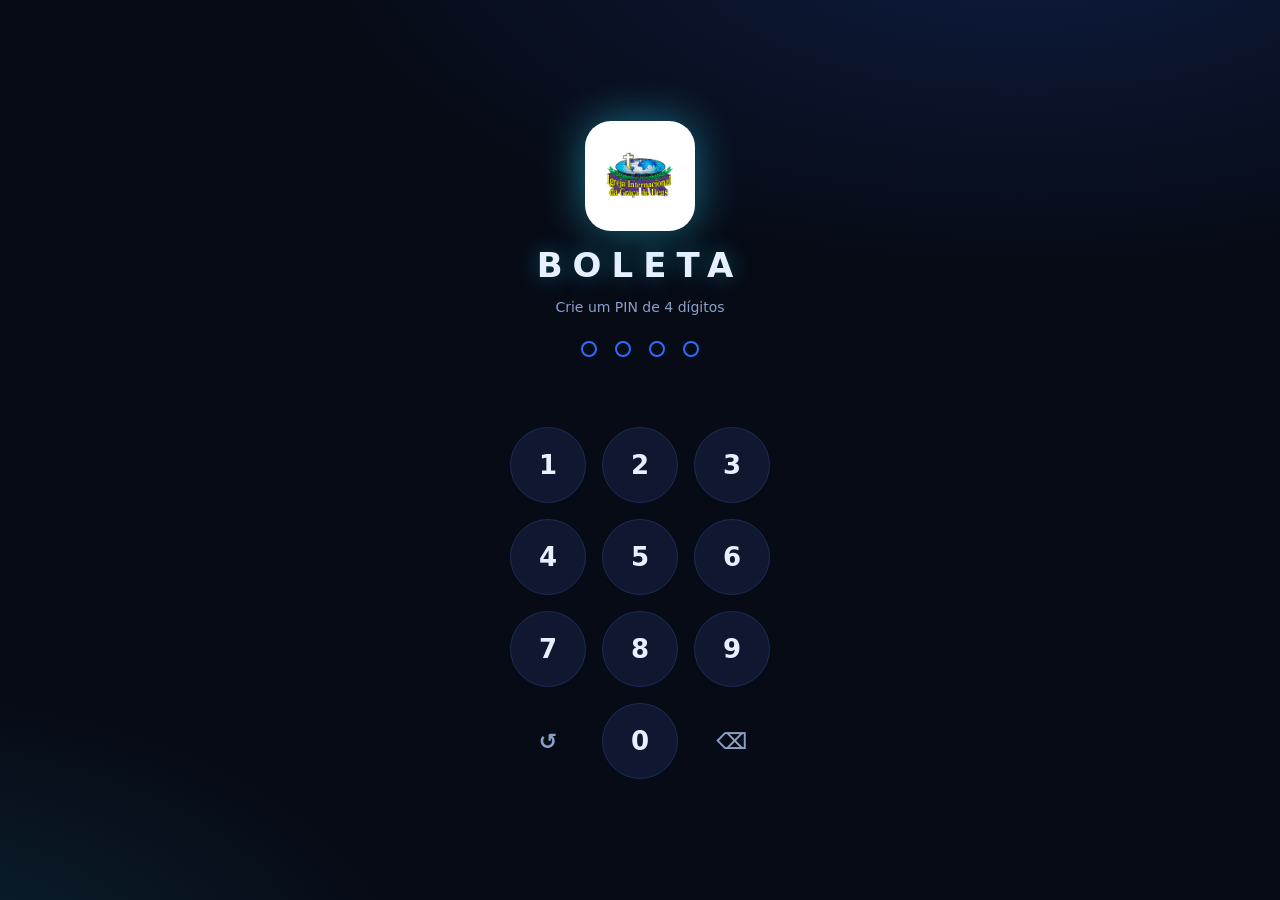
==== index.html @ 89ee5445 "Icone do app com nome novo (icon-192-2/512-2) para furar cache do navegador e do launcher Co-Authore" ====
<!DOCTYPE html>
<html lang="pt-BR">
<head>
  <meta charset="UTF-8" />
  <meta name="viewport" content="width=device-width, initial-scale=1.0, viewport-fit=cover" />
  <meta name="theme-color" content="#070b16" />
  <title>Boleta · Controle Financeiro</title>
  <link rel="manifest" href="manifest.webmanifest" />
  <link rel="icon" href="icons/icon-192-2.png" type="image/png" />
  <link rel="apple-touch-icon" href="icons/icon-192-2.png" />
  <link rel="stylesheet" href="css/styles.css" />
</head>
<body>
  <!-- ====================== TELA DE BLOQUEIO (PIN) ====================== -->
  <section id="lock-screen" class="lock">
    <div class="lock__brand">
      <img class="lock__logo" src="icons/company.png" alt="Logo da empresa" />
      <h1 class="lock__title">BOLETA</h1>
      <p class="lock__sub" id="lock-sub">Digite seu PIN de 4 dígitos</p>
    </div>

    <div class="pin-dots" id="pin-dots">
      <span></span><span></span><span></span><span></span>
    </div>
    <p class="pin-error" id="pin-error"></p>

    <div class="keypad" id="keypad">
      <button class="key" data-key="1">1</button>
      <button class="key" data-key="2">2</button>
      <button class="key" data-key="3">3</button>
      <button class="key" data-key="4">4</button>
      <button class="key" data-key="5">5</button>
      <button class="key" data-key="6">6</button>
      <button class="key" data-key="7">7</button>
      <button class="key" data-key="8">8</button>
      <button class="key" data-key="9">9</button>
      <button class="key key--ghost" data-key="reset" title="Apagar tudo">↺</button>
      <button class="key" data-key="0">0</button>
      <button class="key key--ghost" data-key="back" title="Apagar">⌫</button>
    </div>
  </section>

  <!-- ====================== APP ====================== -->
  <div id="app" class="app hidden">
    <header class="topbar">
      <div class="topbar__brand">
        <img class="topbar__logo" src="icons/company.png" alt="" />
        <div class="topbar__titles">
          <span class="topbar__name">Boleta</span>
          <span class="topbar__unit" id="topbar-unit"></span>
        </div>
      </div>
      <div class="month-nav">
        <button class="month-nav__btn" id="prev-month" aria-label="Mês anterior">‹</button>
        <button class="month-nav__label" id="month-label">Maio 2026</button>
        <button class="month-nav__btn" id="next-month" aria-label="Próximo mês">›</button>
      </div>
      <button class="icon-btn" id="lock-now" title="Bloquear">🔒</button>
    </header>

    <main class="content">
      <!-- ---------- RESUMO ---------- -->
      <section class="view" id="view-resumo">
        <div class="balance-card" id="balance-card">
          <span class="balance-card__label">Saldo do mês</span>
          <span class="balance-card__value" id="balance-value">R$ 0,00</span>
          <span class="balance-card__hint" id="balance-hint">Entradas − Saídas</span>
        </div>

        <div class="stat-grid">
          <div class="stat stat--in">
            <span class="stat__label">Entradas</span>
            <span class="stat__value" id="stat-entradas">R$ 0,00</span>
          </div>
          <div class="stat stat--out">
            <span class="stat__label">Saídas</span>
            <span class="stat__value" id="stat-saidas">R$ 0,00</span>
          </div>
        </div>

        <h2 class="section-title">Entradas por categoria</h2>
        <div class="breakdown" id="breakdown-entradas"></div>

        <h2 class="section-title">Saídas</h2>
        <div class="breakdown" id="breakdown-saidas"></div>

        <h2 class="section-title">Enviar por WhatsApp</h2>
        <div class="export-actions">
          <button class="btn btn--neon" id="export-week">📲 Resumo da semana</button>
          <button class="btn btn--neon" id="export-month">📲 Resumo do mês</button>
        </div>
      </section>

      <!-- ---------- ENTRADAS ---------- -->
      <section class="view hidden" id="view-entradas">
        <button class="btn btn--neon btn--block wiz-start" id="start-wizard">✨ Lançamento guiado da semana</button>
        <p class="view-intro">Ou edite direto abaixo. Lançamentos semanais (segunda a domingo).</p>
        <div id="weeks-list"></div>
      </section>

      <!-- ---------- DESPESAS ---------- -->
      <section class="view hidden" id="view-despesas">
        <div class="panel">
          <div class="panel__head">
            <h2 class="section-title section-title--flush">Despesas fixas</h2>
            <button class="btn btn--small" id="adjust-year">↗ Reajuste anual</button>
          </div>
          <p class="view-intro">Valores aplicados todo mês. Cada ano guarda seu próprio valor.</p>
          <div id="fixed-list"></div>
          <form class="add-row" id="add-fixed">
            <input class="input" id="fixed-name" placeholder="Nome (ex: Aluguel)" autocomplete="off" />
            <input class="input input--money" id="fixed-amount" inputmode="decimal" placeholder="0,00" />
            <button class="btn btn--neon" type="submit">+</button>
          </form>
        </div>

        <div class="panel">
          <h2 class="section-title section-title--flush">Contas variáveis do mês</h2>
          <p class="view-intro">Entrada manual e mensal (ex: Luz, Água).</p>
          <div id="variable-list"></div>
          <form class="add-row" id="add-variable">
            <input class="input" id="variable-name" placeholder="Nome (ex: Luz)" autocomplete="off" />
            <input class="input input--money" id="variable-amount" inputmode="decimal" placeholder="0,00" />
            <button class="btn btn--neon" type="submit">+</button>
          </form>
        </div>
      </section>

      <!-- ---------- HISTÓRICO ---------- -->
      <section class="view hidden" id="view-historico">
        <p class="view-intro">Comparativo de saldos por mês e por ano.</p>
        <div class="year-tabs" id="year-tabs"></div>
        <div id="year-summary"></div>
        <h2 class="section-title">Meses</h2>
        <div id="history-list"></div>

        <div class="panel" style="margin-top:22px">
          <h2 class="section-title section-title--flush">Backup dos dados</h2>
          <p class="view-intro">Tudo fica só neste aparelho. Exporte um arquivo para guardar
            ou levar para outro dispositivo.</p>
          <div class="data-actions">
            <button class="btn" id="export-json">⬇ Exportar backup (.json)</button>
            <button class="btn" id="import-json">⬆ Restaurar backup</button>
          </div>
          <input type="file" id="import-file" accept="application/json,.json" hidden />
        </div>
      </section>

      <!-- ---------- CONFIGURAÇÕES ---------- -->
      <section class="view hidden" id="view-config">
        <div class="panel">
          <h2 class="section-title section-title--flush">Unidade responsável</h2>
          <div class="setting-row">
            <div>
              <div class="setting-row__name" id="config-unit">—</div>
              <div class="setting-row__sub">Aparece no topo do app e nos resumos</div>
            </div>
            <button class="btn btn--small" id="edit-unit">Editar</button>
          </div>
          <div class="setting-row">
            <div>
              <div class="setting-row__name">Como usar o app</div>
              <div class="setting-row__sub">Rever o tour de boas-vindas</div>
            </div>
            <button class="btn btn--small" id="show-welcome">Ver tour</button>
          </div>
        </div>

        <div class="panel">
          <h2 class="section-title section-title--flush">Segurança</h2>
          <div class="setting-row">
            <div>
              <div class="setting-row__name">PIN de acesso</div>
              <div class="setting-row__sub">Senha numérica de 4 dígitos</div>
            </div>
            <button class="btn btn--small" id="change-pin">Mudar PIN</button>
          </div>
          <div class="setting-row">
            <div>
              <div class="setting-row__name">Bloquear agora</div>
              <div class="setting-row__sub">Volta para a tela do PIN</div>
            </div>
            <button class="btn btn--small" id="lock-from-config">🔒 Bloquear</button>
          </div>
        </div>

        <div class="panel">
          <h2 class="section-title section-title--flush">Sobre</h2>
          <p class="view-intro" style="margin:0">
            <b>Boleta</b> · controle financeiro<br>
            Criado e desenvolvido por <b>Pr. Vinícius Galhardo</b>, com o intuito de ajudar
            os colegas ministeriais na organização pessoal.<br><br>
            Encontrou algum erro ou bug? Fale com o desenvolvedor:<br>
            <a class="about-link" href="https://wa.me/5511932955199?text=Ol%C3%A1!%20Encontrei%20um%20erro%20no%20Boleta%3A%20"
              target="_blank" rel="noopener">📲 WhatsApp (11) 93295-5199</a><br><br>
            Todos os dados ficam só neste aparelho. Faça backups na aba Histórico.
          </p>
        </div>
      </section>
    </main>

    <!-- ---------- NAV INFERIOR ---------- -->
    <nav class="tabbar">
      <button class="tab is-active" data-view="resumo">
        <span class="tab__icon">🏠</span><span class="tab__txt">Início</span>
      </button>
      <button class="tab" data-view="despesas">
        <span class="tab__icon">🧾</span><span class="tab__txt">Gastos</span>
      </button>
      <button class="tab tab--fab" data-view="entradas" id="tab-lancar">
        <span class="tab__fab">+</span><span class="tab__txt">Lançar</span>
      </button>
      <button class="tab" data-view="historico">
        <span class="tab__icon">📅</span><span class="tab__txt">Histórico</span>
      </button>
      <button class="tab" data-view="config">
        <span class="tab__icon">⚙️</span><span class="tab__txt">Ajustes</span>
      </button>
    </nav>
  </div>

  <!-- ====================== TOAST ====================== -->
  <div class="toast" id="toast"></div>

  <!-- ====================== MODAL ====================== -->
  <div class="modal hidden" id="modal">
    <div class="modal__box">
      <h3 class="modal__title" id="modal-title"></h3>
      <p class="modal__msg" id="modal-msg"></p>
      <div class="modal__field" id="modal-field-wrap">
        <input class="input" id="modal-input" />
      </div>
      <div class="modal__actions">
        <button class="btn btn--ghost" id="modal-cancel">Cancelar</button>
        <button class="btn btn--neon" id="modal-ok">Confirmar</button>
      </div>
    </div>
  </div>

  <!-- ====================== SELETOR DE SEMANA (export) ====================== -->
  <div class="sheet hidden" id="picker">
    <div class="sheet__box">
      <div class="sheet__head">
        <h3 class="sheet__title" id="picker-title">Escolha a semana</h3>
        <button class="sheet__close" id="picker-close" aria-label="Fechar">✕</button>
      </div>
      <div class="sheet__list" id="picker-list"></div>
    </div>
  </div>

  <!-- ====================== OVERLAY DE PIN (trocar senha) ====================== -->
  <div class="pin-overlay hidden" id="pin-overlay">
    <div class="pin-overlay__box">
      <button class="pin-overlay__close" id="pin-ov-close" aria-label="Cancelar">✕</button>
      <p class="pin-overlay__title" id="pin-ov-title">Digite o PIN atual</p>
      <div class="pin-dots" id="pin-ov-dots"><span></span><span></span><span></span><span></span></div>
      <p class="pin-error" id="pin-ov-error"></p>
      <div class="keypad" id="pin-ov-keypad">
        <button class="key" data-key="1">1</button>
        <button class="key" data-key="2">2</button>
        <button class="key" data-key="3">3</button>
        <button class="key" data-key="4">4</button>
        <button class="key" data-key="5">5</button>
        <button class="key" data-key="6">6</button>
        <button class="key" data-key="7">7</button>
        <button class="key" data-key="8">8</button>
        <button class="key" data-key="9">9</button>
        <button class="key key--ghost" data-key="reset" title="Apagar tudo">↺</button>
        <button class="key" data-key="0">0</button>
        <button class="key key--ghost" data-key="back" title="Apagar">⌫</button>
      </div>
    </div>
  </div>

  <!-- ====================== ASSISTENTE DE LANÇAMENTO GUIADO ====================== -->
  <div class="wizard hidden" id="wizard">
    <div class="wizard__box">
      <button class="wizard__close" id="wiz-close" aria-label="Fechar">✕</button>
      <div class="wizard__steps" id="wiz-steps"></div>
      <h3 class="wizard__title" id="wiz-title"></h3>
      <p class="wizard__sub" id="wiz-sub"></p>
      <div class="wizard__body" id="wiz-body"></div>
      <div class="wizard__nav">
        <button class="btn btn--ghost" id="wiz-back">Voltar</button>
        <button class="btn btn--neon" id="wiz-next">Próximo</button>
      </div>
    </div>
  </div>

  <!-- ====================== TOUR "COMO USAR" (primeiro acesso) ====================== -->
  <div class="onboard hidden" id="onboard">
    <div class="onboard__box">
      <button class="onboard__skip" id="ob-skip">Pular</button>
      <div class="onboard__art" id="ob-art"></div>
      <h2 class="onboard__title" id="ob-title"></h2>
      <p class="onboard__text" id="ob-text"></p>
      <div class="onboard__field hidden" id="ob-field">
        <input class="input" id="ob-unit" placeholder="Nome da sua unidade" autocomplete="off" />
      </div>
      <div class="onboard__dots" id="ob-dots"></div>
      <div class="onboard__nav">
        <button class="btn btn--ghost" id="ob-back">Voltar</button>
        <button class="btn btn--neon" id="ob-next">Próximo</button>
      </div>
    </div>
  </div>

  <script src="js/utils.js"></script>
  <script src="js/store.js"></script>
  <script src="js/app.js"></script>
</body>
</html>
---- css/styles.css ----
/* ====================================================================
   BOLETA · tema escuro futurista, detalhes azul / neon
   ==================================================================== */
:root {
  --bg:          #070b16;
  --bg-2:        #0b1224;
  --surface:     #0f1830;
  --surface-2:   #131e3c;
  --line:        #1d2c52;
  --text:        #e8f0ff;
  --text-dim:    #8aa0c8;
  --text-faint:  #54688f;

  --neon:        #28e0ff;   /* azul neon principal   */
  --neon-2:      #2f6bff;   /* azul mais profundo    */
  --neon-soft:   rgba(40, 224, 255, 0.14);
  --pos:         #1fffa8;   /* verde saldo positivo  */
  --neg:         #ff3b6b;   /* vermelho saldo neg.   */

  --glow:        0 0 22px rgba(40, 224, 255, 0.35);
  --glow-pos:    0 0 24px rgba(31, 255, 168, 0.35);
  --glow-neg:    0 0 24px rgba(255, 59, 107, 0.35);

  --radius:      16px;
  --radius-sm:   11px;
  --font:        "Segoe UI", system-ui, -apple-system, Roboto, sans-serif;
}

* { box-sizing: border-box; margin: 0; padding: 0; -webkit-tap-highlight-color: transparent; }

html, body {
  height: 100%;
  background:
    radial-gradient(1200px 600px at 80% -10%, rgba(47, 107, 255, 0.18), transparent 60%),
    radial-gradient(900px 500px at -10% 110%, rgba(40, 224, 255, 0.12), transparent 60%),
    var(--bg);
  color: var(--text);
  font-family: var(--font);
  overscroll-behavior: none;
}
body { display: flex; flex-direction: column; min-height: 100dvh; }
.hidden { display: none !important; }
button { font-family: inherit; cursor: pointer; }

/* ====================== TELA DE BLOQUEIO ====================== */
.lock {
  flex: 1;
  display: flex;
  flex-direction: column;
  align-items: center;
  justify-content: center;
  gap: 26px;
  padding: 32px 24px calc(32px + env(safe-area-inset-bottom));
  text-align: center;
}
.lock__brand { display: flex; flex-direction: column; align-items: center; gap: 14px; }
.lock__logo {
  width: 110px; height: 110px; object-fit: contain;
  border-radius: 26px;
  filter: drop-shadow(0 0 22px rgba(40, 224, 255, 0.45));
  animation: pulse 3.2s ease-in-out infinite;
}
@keyframes pulse { 0%,100%{ transform: scale(1); opacity:.92 } 50%{ transform: scale(1.06); opacity:1 } }
.lock__title { font-size: 34px; letter-spacing: 10px; font-weight: 800; text-shadow: var(--glow); }
.lock__sub { color: var(--text-dim); font-size: 14px; }

.pin-dots { display: flex; gap: 18px; }
.pin-dots span {
  width: 16px; height: 16px; border-radius: 50%;
  border: 2px solid var(--neon-2);
  transition: .18s;
}
.pin-dots span.filled { background: var(--neon); box-shadow: var(--glow); border-color: var(--neon); }
.pin-error { color: var(--neg); font-size: 13px; min-height: 18px; }
.lock.shake { animation: shake .4s; }
@keyframes shake { 0%,100%{transform:translateX(0)} 20%,60%{transform:translateX(-9px)} 40%,80%{transform:translateX(9px)} }

.keypad {
  display: grid;
  grid-template-columns: repeat(3, 76px);
  gap: 16px;
}
.key {
  height: 76px; border-radius: 50%;
  background: var(--surface);
  border: 1px solid var(--line);
  color: var(--text);
  font-size: 26px; font-weight: 600;
  transition: .12s;
}
.key:active { transform: scale(.93); background: var(--surface-2); box-shadow: var(--glow); border-color: var(--neon); }
.key--ghost { background: transparent; border-color: transparent; color: var(--text-dim); font-size: 22px; }

/* ====================== APP SHELL ====================== */
.app { flex: 1; display: flex; flex-direction: column; min-height: 100dvh; }

.topbar {
  position: sticky; top: 0; z-index: 20;
  display: flex; align-items: center; justify-content: space-between; gap: 10px;
  padding: calc(12px + env(safe-area-inset-top)) 16px 12px;
  background: rgba(7, 11, 22, 0.82);
  backdrop-filter: blur(14px);
  border-bottom: 1px solid var(--line);
}
.topbar__brand { display: flex; align-items: center; gap: 9px; }
.topbar__logo { width: 26px; height: 26px; object-fit: contain; border-radius: 7px;
  filter: drop-shadow(0 0 6px rgba(40, 224, 255, 0.45)); }
.topbar__titles { display: flex; flex-direction: column; min-width: 0; line-height: 1.15; }
.topbar__name { font-weight: 800; letter-spacing: 2px; font-size: 15px; }
.topbar__unit { font-size: 10.5px; color: var(--neon); font-weight: 600; letter-spacing: .3px;
  max-width: 132px; white-space: nowrap; overflow: hidden; text-overflow: ellipsis; }
.topbar__unit:empty { display: none; }

.month-nav { display: flex; align-items: center; gap: 4px; }
.month-nav__btn {
  width: 32px; height: 32px; border-radius: 9px;
  background: var(--surface); border: 1px solid var(--line); color: var(--neon);
  font-size: 20px; line-height: 1;
}
.month-nav__btn:active { box-shadow: var(--glow); }
.month-nav__label {
  min-width: 116px; padding: 6px 10px; border-radius: 9px;
  background: var(--surface); border: 1px solid var(--line); color: var(--text);
  font-weight: 600; font-size: 13.5px; text-transform: capitalize;
}
.icon-btn { width: 36px; height: 36px; border-radius: 10px; background: var(--surface);
  border: 1px solid var(--line); font-size: 15px; }

.content { flex: 1; overflow-y: auto; padding: 18px 16px 96px; max-width: 620px; width: 100%; margin: 0 auto; }
.view-intro { color: var(--text-dim); font-size: 13px; margin-bottom: 14px; }
.section-title { font-size: 13px; text-transform: uppercase; letter-spacing: 1.5px;
  color: var(--text-faint); margin: 22px 0 10px; }
.section-title--flush { margin-top: 0; }

/* ====================== RESUMO ====================== */
.balance-card {
  position: relative; overflow: hidden;
  display: flex; flex-direction: column; gap: 4px;
  padding: 24px 22px;
  border-radius: var(--radius);
  background: linear-gradient(135deg, var(--surface-2), var(--surface));
  border: 1px solid var(--line);
}
.balance-card::after {
  content: ""; position: absolute; inset: 0;
  background: radial-gradient(420px 160px at 100% 0%, var(--neon-soft), transparent 70%);
  pointer-events: none;
}
.balance-card__label { color: var(--text-dim); font-size: 13px; }
.balance-card__value { font-size: 40px; font-weight: 800; letter-spacing: .5px; line-height: 1.15; }
.balance-card__hint { color: var(--text-faint); font-size: 12px; }
.balance-card.is-pos { border-color: rgba(31,255,168,.4); box-shadow: var(--glow-pos); }
.balance-card.is-pos .balance-card__value { color: var(--pos); text-shadow: var(--glow-pos); }
.balance-card.is-neg { border-color: rgba(255,59,107,.4); box-shadow: var(--glow-neg); }
.balance-card.is-neg .balance-card__value { color: var(--neg); text-shadow: var(--glow-neg); }

.stat-grid { display: grid; grid-template-columns: 1fr 1fr; gap: 12px; margin-top: 12px; }
.stat { padding: 14px 16px; border-radius: var(--radius-sm); background: var(--surface); border: 1px solid var(--line); }
.stat__label { display: block; font-size: 12px; color: var(--text-dim); margin-bottom: 4px; }
.stat__value { font-size: 20px; font-weight: 700; }
.stat--in .stat__value { color: var(--pos); }
.stat--out .stat__value { color: var(--neg); }

.breakdown { display: flex; flex-direction: column; gap: 8px; }
.bd-row {
  display: flex; align-items: center; justify-content: space-between;
  padding: 13px 15px; border-radius: var(--radius-sm);
  background: var(--surface); border: 1px solid var(--line);
}
.bd-row__name { display: flex; align-items: center; gap: 9px; font-size: 14.5px; }
.bd-row__dot { width: 8px; height: 8px; border-radius: 50%; background: var(--neon); box-shadow: var(--glow); }
.bd-row__dot--out { background: var(--neg); box-shadow: var(--glow-neg); }
.bd-row__val { font-weight: 700; font-size: 15px; }
.bd-row__tag { font-size: 11px; color: var(--text-faint); margin-left: 6px; }
.bd-empty { color: var(--text-faint); font-size: 13px; padding: 6px 2px; }

/* ====================== ENTRADAS / SEMANAS ====================== */
.week {
  border-radius: var(--radius); background: var(--surface);
  border: 1px solid var(--line); padding: 15px 16px; margin-bottom: 12px;
}
.week__head { display: flex; align-items: baseline; justify-content: space-between; margin-bottom: 12px; }
.week__title { font-weight: 700; font-size: 14.5px; }
.week__range { color: var(--text-faint); font-size: 12px; }
.week__total { color: var(--pos); font-weight: 700; font-size: 14px; }
.in-field { display: flex; align-items: center; gap: 10px; margin-top: 9px; }
.in-field__label { flex: 1; font-size: 13.5px; color: var(--text-dim); display: flex; align-items: center; gap: 8px; }
.in-field__label b { color: var(--text); font-weight: 600; }

/* ====================== DESPESAS ====================== */
.panel { border-radius: var(--radius); background: var(--bg-2); border: 1px solid var(--line);
  padding: 16px; margin-bottom: 16px; }
.panel__head { display: flex; align-items: center; justify-content: space-between; gap: 10px; }

.list-row {
  display: flex; align-items: center; gap: 10px;
  padding: 12px 0; border-bottom: 1px solid var(--line);
}
.list-row:last-child { border-bottom: none; }
.list-row__name { flex: 1; font-size: 14.5px; }
.list-row__sub { display: block; font-size: 11px; color: var(--text-faint); }
.list-row__val { font-weight: 700; color: var(--neg); }
.list-row__del { width: 30px; height: 30px; border-radius: 8px; background: transparent;
  border: 1px solid var(--line); color: var(--text-dim); font-size: 14px; }
.list-row__del:active { color: var(--neg); border-color: var(--neg); }
.list-row.is-editable .list-row__val { cursor: pointer; border-bottom: 1px dashed var(--text-faint); }

.add-row { display: flex; gap: 8px; margin-top: 14px; }
.add-row .input:first-child { flex: 1; }

.data-actions { display: flex; flex-direction: column; gap: 10px; }
.data-actions .btn { width: 100%; }

/* ====================== CONFIGURAÇÕES ====================== */
.setting-row {
  display: flex; align-items: center; justify-content: space-between; gap: 12px;
  padding: 12px 0; border-bottom: 1px solid var(--line);
}
.setting-row:last-child { border-bottom: none; }
.setting-row__name { font-size: 15px; font-weight: 600; }
.setting-row__sub { font-size: 12px; color: var(--text-faint); margin-top: 2px; }
.about-link { display: inline-block; margin-top: 4px; color: var(--neon); font-weight: 700;
  text-decoration: none; border-bottom: 1px solid rgba(40, 224, 255, .4); padding-bottom: 1px; }

/* overlay de troca de PIN (reaproveita .keypad e .pin-dots) */
.pin-overlay {
  position: fixed; inset: 0; z-index: 80;
  display: flex; align-items: center; justify-content: center; padding: 22px;
  background: rgba(3, 6, 14, 0.82); backdrop-filter: blur(6px);
}
.pin-overlay.shake { animation: shake .4s; }
.pin-overlay__box {
  position: relative; width: 100%; max-width: 340px;
  display: flex; flex-direction: column; align-items: center; gap: 20px;
  background: var(--surface); border: 1px solid var(--line);
  border-radius: var(--radius); padding: 30px 22px 26px; box-shadow: var(--glow);
}
.pin-overlay__close {
  position: absolute; top: 12px; right: 12px; width: 32px; height: 32px;
  border-radius: 8px; background: transparent; border: 1px solid var(--line);
  color: var(--text-dim); font-size: 14px;
}
.pin-overlay__title { font-size: 16px; font-weight: 600; text-align: center; }
.pin-overlay .pin-error { min-height: 16px; margin-top: -8px; }

/* ====================== HISTÓRICO ====================== */
.year-tabs { display: flex; gap: 8px; flex-wrap: wrap; margin-bottom: 16px; }
.year-tab { padding: 7px 15px; border-radius: 999px; background: var(--surface);
  border: 1px solid var(--line); color: var(--text-dim); font-size: 13px; font-weight: 600; }
.year-tab.is-active { color: var(--bg); background: var(--neon); border-color: var(--neon); box-shadow: var(--glow); }

/* resumo anual */
.ysum {
  position: relative; overflow: hidden;
  border-radius: var(--radius); border: 1px solid var(--line);
  background: linear-gradient(135deg, var(--surface-2), var(--surface));
  padding: 20px 18px; margin-bottom: 8px;
}
.ysum::after {
  content: ""; position: absolute; inset: 0; pointer-events: none;
  background: radial-gradient(420px 160px at 100% 0%, var(--neon-soft), transparent 70%);
}
.ysum.is-pos { border-color: rgba(31,255,168,.4); box-shadow: var(--glow-pos); }
.ysum.is-neg { border-color: rgba(255,59,107,.4); box-shadow: var(--glow-neg); }
.ysum__label { color: var(--text-dim); font-size: 13px; }
.ysum__saldo { display: block; font-size: 34px; font-weight: 800; line-height: 1.2; margin: 2px 0; }
.ysum.is-pos .ysum__saldo { color: var(--pos); text-shadow: var(--glow-pos); }
.ysum.is-neg .ysum__saldo { color: var(--neg); text-shadow: var(--glow-neg); }
.ysum__meta { color: var(--text-faint); font-size: 12.5px; }
.ysum__grid {
  display: grid; grid-template-columns: 1fr 1fr; gap: 10px;
  margin: 16px 0 14px; position: relative;
}
.ysum__cell { background: var(--surface); border: 1px solid var(--line);
  border-radius: var(--radius-sm); padding: 11px 13px; }
.ysum__cell span { display: block; font-size: 11.5px; color: var(--text-dim); margin-bottom: 3px; }
.ysum__cell b { font-size: 16px; font-weight: 700; }
.ysum__cell b.pos { color: var(--pos); }
.ysum__cell b.neg { color: var(--neg); }
.ysum__cell small { font-size: 11px; color: var(--text-faint); font-weight: 400; text-transform: capitalize; }
.ysum__export { width: 100%; position: relative; }
.ysum__empty { color: var(--text-faint); font-size: 13px; padding: 4px 2px 12px; }

/* mini-gráfico anual (12 barras, base no zero) */
.ychart { display: flex; align-items: stretch; gap: 4px; height: 104px;
  margin: 16px 0 4px; position: relative; }
.ychart__col { flex: 1; min-width: 0; display: flex; flex-direction: column; }
.ychart__half { flex: 1; display: flex; justify-content: center; }
.ychart__half--pos { align-items: flex-end; border-bottom: 1.5px solid var(--line); }
.ychart__half--neg { align-items: flex-start; }
.ychart__bar { width: 64%; min-width: 4px; border-radius: 3px; display: block; transition: height .3s ease; }
.ychart__bar.is-pos { background: var(--pos); box-shadow: 0 0 8px rgba(31,255,168,.45); }
.ychart__bar.is-neg { background: var(--neg); box-shadow: 0 0 8px rgba(255,59,107,.45); }
.ychart__m { text-align: center; font-size: 9px; color: var(--text-faint);
  margin-top: 5px; line-height: 1; white-space: nowrap; }
.ychart__col.is-empty .ychart__m { opacity: .45; }
.ychart__col { position: relative; cursor: pointer; border-radius: 6px; }
.ychart__col.is-sel { background: rgba(40, 224, 255, 0.09); }
.ychart__col.is-sel .ychart__bar { filter: brightness(1.18); outline: 2px solid rgba(255,255,255,.18); }
.ychart__col.is-sel .ychart__m { visibility: hidden; }   /* dá lugar à pílula */
.ychart__pill {
  position: absolute; left: 50%; bottom: -1px; transform: translateX(-50%);
  background: var(--neon); color: #04111f; font-weight: 700; font-size: 9.5px;
  padding: 2px 8px; border-radius: 999px; white-space: nowrap;
  box-shadow: var(--glow); z-index: 3;
}
.ychart__cap { text-align: center; font-size: 13px; color: var(--text); margin-top: 2px; }
.ychart__cap b.pos { color: var(--pos); }
.ychart__cap b.neg { color: var(--neg); }
.ychart__cap .muted { color: var(--text-faint); }
.ychart__cap--hint { color: var(--text-faint); font-size: 12px; }

.hist-item {
  border-radius: var(--radius-sm); background: var(--surface);
  border: 1px solid var(--line); margin-bottom: 9px; overflow: hidden;
}
.hist-item.is-open { border-color: var(--neon); }
.hist-row {
  display: flex; align-items: center; justify-content: space-between;
  padding: 14px 16px; cursor: pointer; -webkit-tap-highlight-color: transparent;
}
.hist-row:active { background: rgba(255,255,255,.03); }
.hist-row__month { font-weight: 600; text-transform: capitalize; display: flex; align-items: center; gap: 6px; }
.hist-row__chev { color: var(--text-faint); font-size: 12px; transition: transform .18s ease; }
.hist-item.is-open .hist-row__chev { transform: rotate(180deg); color: var(--neon); }
.hist-row__meta { font-size: 11.5px; color: var(--text-faint); }
.hist-row__bal { font-weight: 800; font-size: 16px; }
.hist-row__bal.is-pos { color: var(--pos); }
.hist-row__bal.is-neg { color: var(--neg); }
.hist-bar { height: 5px; border-radius: 3px; background: var(--line); margin-top: 7px; overflow: hidden; }
.hist-bar__fill { height: 100%; border-radius: 3px; }

/* detalhe das semanas (expandido) */
.wk-detail { padding: 4px 16px 12px; border-top: 1px solid var(--line); }
.wk-row { padding: 9px 0; border-bottom: 1px dashed var(--line); }
.wk-row:last-child { border-bottom: 0; }
.wk-row__top { display: flex; align-items: baseline; justify-content: space-between; gap: 10px; }
.wk-row__n { font-weight: 600; font-size: 13.5px; }
.wk-row__n small { color: var(--text-faint); font-weight: 400; font-size: 11.5px; margin-left: 4px; }
.wk-row__total { font-size: 14px; font-weight: 800; }
.wk-row__total.pos { color: var(--pos); }
.wk-row__total.muted { color: var(--text-faint); font-weight: 600; }
.wk-row__sub { font-size: 11.5px; color: var(--text-faint); margin-top: 2px; }

/* ====================== INPUTS / BOTÕES ====================== */
.input {
  background: var(--surface); border: 1px solid var(--line); color: var(--text);
  border-radius: var(--radius-sm); padding: 11px 13px; font-size: 15px; width: 100%;
  transition: .15s;
}
.input:focus { outline: none; border-color: var(--neon); box-shadow: var(--glow); }
.input--money { max-width: 120px; text-align: right; }
.input::placeholder { color: var(--text-faint); }

.btn {
  border: 1px solid var(--line); background: var(--surface); color: var(--text);
  border-radius: var(--radius-sm); padding: 11px 16px; font-size: 14px; font-weight: 600;
  transition: .14s;
}
.btn--neon { background: linear-gradient(135deg, var(--neon), var(--neon-2)); color: #04111f;
  border-color: transparent; box-shadow: var(--glow); }
.btn--neon:active { transform: translateY(1px); filter: brightness(1.08); }
.btn--ghost { background: transparent; }
.btn--small { padding: 7px 12px; font-size: 12.5px; }
.btn--block { width: 100%; margin-top: 24px; padding: 15px; font-size: 15px; }

.export-actions { display: flex; flex-direction: column; gap: 10px; }
.export-actions .btn { width: 100%; padding: 14px; font-size: 15px; }

/* ====================== SELETOR (bottom sheet) ====================== */
.sheet {
  position: fixed; inset: 0; z-index: 75;
  display: flex; align-items: flex-end; justify-content: center;
  background: rgba(3, 6, 14, 0.7); backdrop-filter: blur(4px);
}
.sheet__box {
  width: 100%; max-width: 620px;
  background: var(--surface); border: 1px solid var(--line);
  border-radius: 20px 20px 0 0; padding: 18px 16px calc(20px + env(safe-area-inset-bottom));
  box-shadow: 0 -8px 40px rgba(0,0,0,.5);
  animation: sheetUp .22s ease;
}
@keyframes sheetUp { from { transform: translateY(40px); opacity: .4 } to { transform: translateY(0); opacity: 1 } }
.sheet__head { display: flex; align-items: center; justify-content: space-between; margin-bottom: 12px; }
.sheet__title { font-size: 16px; }
.sheet__close { width: 32px; height: 32px; border-radius: 8px; background: transparent;
  border: 1px solid var(--line); color: var(--text-dim); font-size: 14px; }
.sheet__list { display: flex; flex-direction: column; gap: 8px; }
.picker-item {
  display: flex; align-items: center; justify-content: space-between; gap: 10px;
  padding: 14px 15px; border-radius: var(--radius-sm);
  background: var(--surface-2); border: 1px solid var(--line); color: var(--text);
  font-size: 15px; text-align: left;
}
.picker-item:active { border-color: var(--neon); box-shadow: var(--glow); }
.picker-item__name { font-weight: 600; display: flex; align-items: center; gap: 8px; }
.picker-item__sub { color: var(--text-dim); font-size: 13px; }
.picker-item__tag { font-size: 10.5px; font-weight: 700; text-transform: uppercase;
  letter-spacing: .5px; color: var(--bg); background: var(--neon); padding: 2px 7px; border-radius: 999px; }

/* ====================== ASSISTENTE GUIADO (wizard) ====================== */
.wiz-start { margin-top: 0; margin-bottom: 14px; }
.wizard {
  position: fixed; inset: 0; z-index: 85;
  display: flex; align-items: center; justify-content: center; padding: 20px;
  background: rgba(3, 6, 14, 0.82); backdrop-filter: blur(6px);
}
.wizard__box {
  position: relative; width: 100%; max-width: 380px;
  background: var(--surface); border: 1px solid var(--line);
  border-radius: var(--radius); padding: 26px 20px 20px; box-shadow: var(--glow);
}
.wizard__close { position: absolute; top: 12px; right: 12px; width: 32px; height: 32px;
  border-radius: 8px; background: transparent; border: 1px solid var(--line); color: var(--text-dim); font-size: 14px; }
.wizard__steps { display: flex; gap: 6px; justify-content: center; margin-bottom: 16px; }
.wiz-dot { width: 8px; height: 8px; border-radius: 50%; background: var(--line); transition: .2s; }
.wiz-dot.is-done { background: var(--neon-2); }
.wiz-dot.is-on { width: 22px; border-radius: 4px; background: var(--neon); box-shadow: var(--glow); }
.wizard__title { font-size: 19px; text-align: center; }
.wizard__sub { font-size: 12.5px; color: var(--text-dim); text-align: center; margin: 4px 0 18px; }
.wizard__body { min-height: 132px; display: flex; flex-direction: column; justify-content: center; }
.wizard__nav { display: flex; gap: 10px; margin-top: 18px; }
.wizard__nav .btn { flex: 1; }

.wiz-week { display: flex; align-items: center; justify-content: space-between; width: 100%; gap: 10px;
  padding: 12px 14px; border-radius: var(--radius-sm); background: var(--surface-2);
  border: 1px solid var(--line); color: var(--text); font-size: 14px; margin-bottom: 8px; text-align: left; }
.wiz-week.is-sel { border-color: var(--neon); box-shadow: var(--glow); }
.wiz-week__name { font-weight: 600; display: flex; align-items: center; gap: 8px; }
.wiz-field { display: flex; flex-direction: column; gap: 14px; }
.wiz-field > span { font-size: 14.5px; color: var(--text-dim); text-align: center; }
.wiz-money { display: flex; align-items: center; gap: 8px; justify-content: center; }
.wiz-money > span { font-size: 22px; color: var(--text-dim); font-weight: 600; }
.wiz-input { font-size: 28px; text-align: center; max-width: 190px; font-weight: 700; }
.wiz-summary { display: flex; flex-direction: column; gap: 10px; }
.wiz-srow { display: flex; justify-content: space-between; align-items: center;
  padding: 13px 15px; border-radius: var(--radius-sm); background: var(--surface-2); border: 1px solid var(--line); }
.wiz-srow span { color: var(--text-dim); font-size: 14px; }
.wiz-srow b { font-size: 15px; }
.wiz-srow--total { border-color: var(--neon); }
.wiz-srow--total span { color: var(--text); font-weight: 600; }
.wiz-srow b.pos { color: var(--pos); }

/* ====================== TOUR "COMO USAR" (onboarding) ====================== */
.onboard {
  position: fixed; inset: 0; z-index: 90;
  display: flex; align-items: center; justify-content: center; padding: 20px;
  background:
    radial-gradient(700px 360px at 80% -10%, rgba(47, 107, 255, 0.18), transparent 60%),
    rgba(3, 6, 14, 0.93);
  backdrop-filter: blur(8px);
}
.onboard__box {
  position: relative; width: 100%; max-width: 380px; text-align: center;
  background: var(--surface); border: 1px solid var(--line);
  border-radius: var(--radius); padding: 32px 24px 22px; box-shadow: var(--glow);
}
.onboard__skip { position: absolute; top: 12px; right: 14px; background: none; border: none;
  color: var(--text-faint); font-size: 13px; }
.onboard__art { font-size: 52px; line-height: 1; min-height: 88px;
  display: flex; align-items: center; justify-content: center; gap: 12px; margin-bottom: 16px; }
.onboard__logo { width: 86px; height: 86px; object-fit: contain; border-radius: 20px;
  filter: drop-shadow(0 0 18px rgba(40, 224, 255, 0.45)); }
.onboard__title { font-size: 21px; margin-bottom: 8px; }
.onboard__text { color: var(--text-dim); font-size: 14.5px; line-height: 1.55; margin-bottom: 18px; }
.onboard__text b { color: var(--text); font-weight: 700; }
.onboard__field { margin-bottom: 16px; }
.onboard__dots { display: flex; gap: 7px; justify-content: center; margin-bottom: 18px; }
.ob-dot { width: 7px; height: 7px; border-radius: 50%; background: var(--line); transition: .2s; }
.ob-dot.is-on { width: 20px; border-radius: 4px; background: var(--neon); box-shadow: var(--glow); }
.onboard__nav { display: flex; gap: 10px; }
.onboard__nav .btn { flex: 1; }

/* ====================== TABBAR ====================== */
.tabbar {
  position: fixed; bottom: 0; left: 0; right: 0; z-index: 20;
  display: flex; justify-content: space-around; align-items: flex-end;
  padding: 8px 6px calc(8px + env(safe-area-inset-bottom));
  background: rgba(7, 11, 22, 0.92); backdrop-filter: blur(14px);
  border-top: 1px solid var(--line);
}
.tab { display: flex; flex-direction: column; align-items: center; gap: 3px;
  background: none; border: none; color: var(--text-dim); font-size: 11px; padding: 4px 10px; }
.tab__icon { font-size: 22px; line-height: 1; }
.tab__txt { font-size: 11px; }
.tab.is-active { color: var(--neon); }
.tab.is-active .tab__icon { filter: drop-shadow(0 0 6px rgba(40,224,255,.5)); }

/* botão central destacado "Lançar" */
.tab--fab { color: var(--neon); }
.tab--fab .tab__fab {
  display: flex; align-items: center; justify-content: center;
  width: 56px; height: 56px; margin-top: -28px; margin-bottom: 1px;
  border-radius: 50%;
  background: linear-gradient(135deg, var(--neon), var(--neon-2));
  color: #04111f; font-size: 34px; font-weight: 300; line-height: 1;
  border: 4px solid var(--bg);
  box-shadow: var(--glow), 0 6px 18px rgba(0, 0, 0, 0.45);
}
.tab--fab .tab__txt { color: var(--neon); font-weight: 700; }
.tab--fab:active .tab__fab { transform: scale(0.93); filter: brightness(1.08); }

/* ====================== TOAST + MODAL ====================== */
.toast {
  position: fixed; left: 50%; bottom: 90px; transform: translate(-50%, 20px);
  background: var(--surface-2); border: 1px solid var(--neon); color: var(--text);
  padding: 12px 18px; border-radius: 12px; font-size: 13.5px; box-shadow: var(--glow);
  opacity: 0; pointer-events: none; transition: .25s; z-index: 60; max-width: 90vw; text-align: center;
}
.toast.show { opacity: 1; transform: translate(-50%, 0); }

.modal {
  position: fixed; inset: 0; z-index: 70;
  display: flex; align-items: center; justify-content: center; padding: 22px;
  background: rgba(3, 6, 14, 0.7); backdrop-filter: blur(4px);
}
.modal__box { width: 100%; max-width: 360px; background: var(--surface);
  border: 1px solid var(--line); border-radius: var(--radius); padding: 22px; box-shadow: var(--glow); }
.modal__title { font-size: 17px; margin-bottom: 8px; }
.modal__msg { color: var(--text-dim); font-size: 13.5px; margin-bottom: 14px; line-height: 1.5; }
.modal__field { margin-bottom: 16px; }
.modal__actions { display: flex; gap: 10px; }
.modal__actions .btn { flex: 1; }
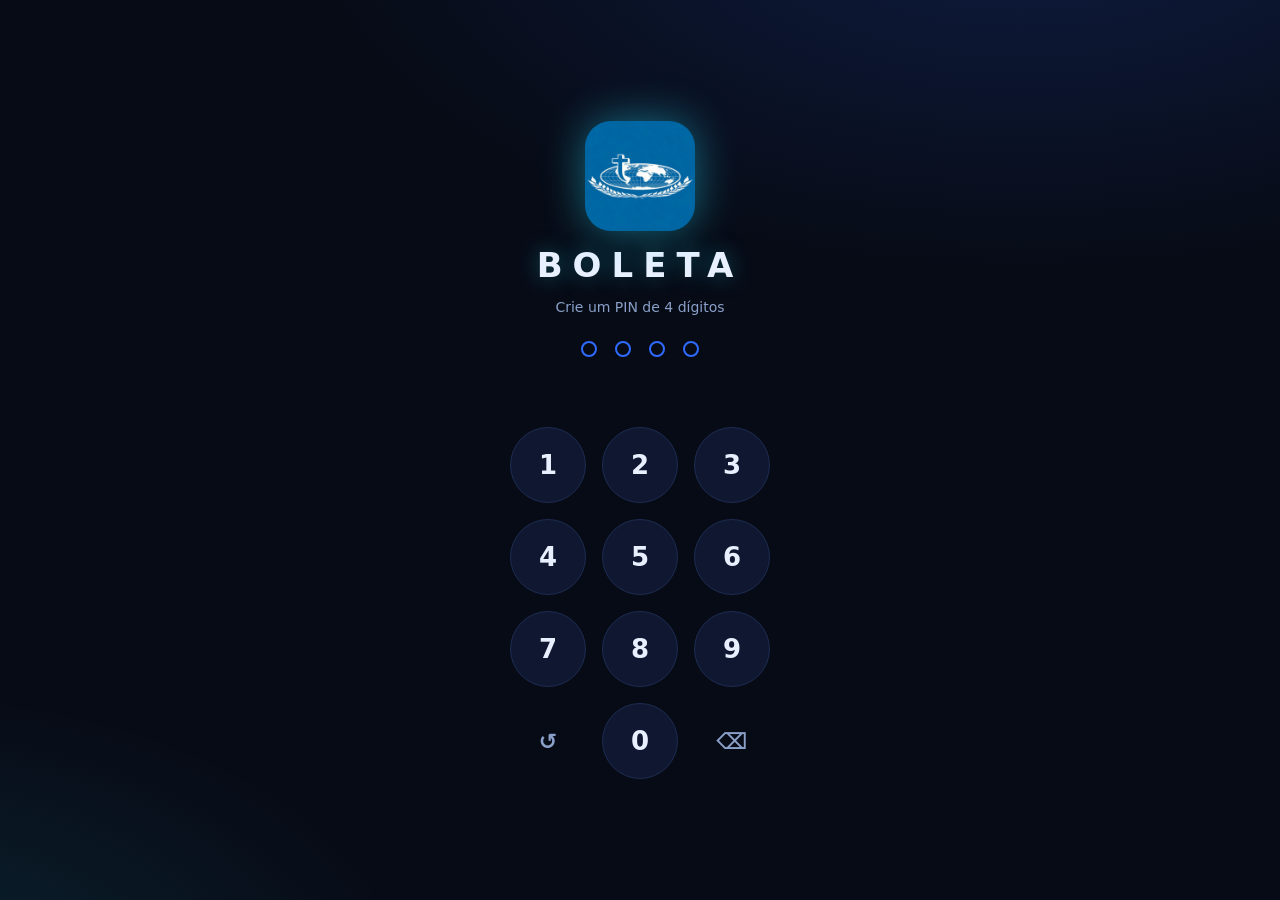
==== commit 4cf8760c: "Tela de PIN: usar o emblema azul da empresa como logo Co-Authored-By: Claude Opus 4.8 (1M context) <" ====
--- a/index.html
+++ b/index.html
@@ -14,7 +14,7 @@
   <!-- ====================== TELA DE BLOQUEIO (PIN) ====================== -->
   <section id="lock-screen" class="lock">
     <div class="lock__brand">
-      <img class="lock__logo" src="icons/company.png" alt="Logo da empresa" />
+      <img class="lock__logo" src="icons/icon-512-2.png" alt="Logo da empresa" />
       <h1 class="lock__title">BOLETA</h1>
       <p class="lock__sub" id="lock-sub">Digite seu PIN de 4 dígitos</p>
     </div>
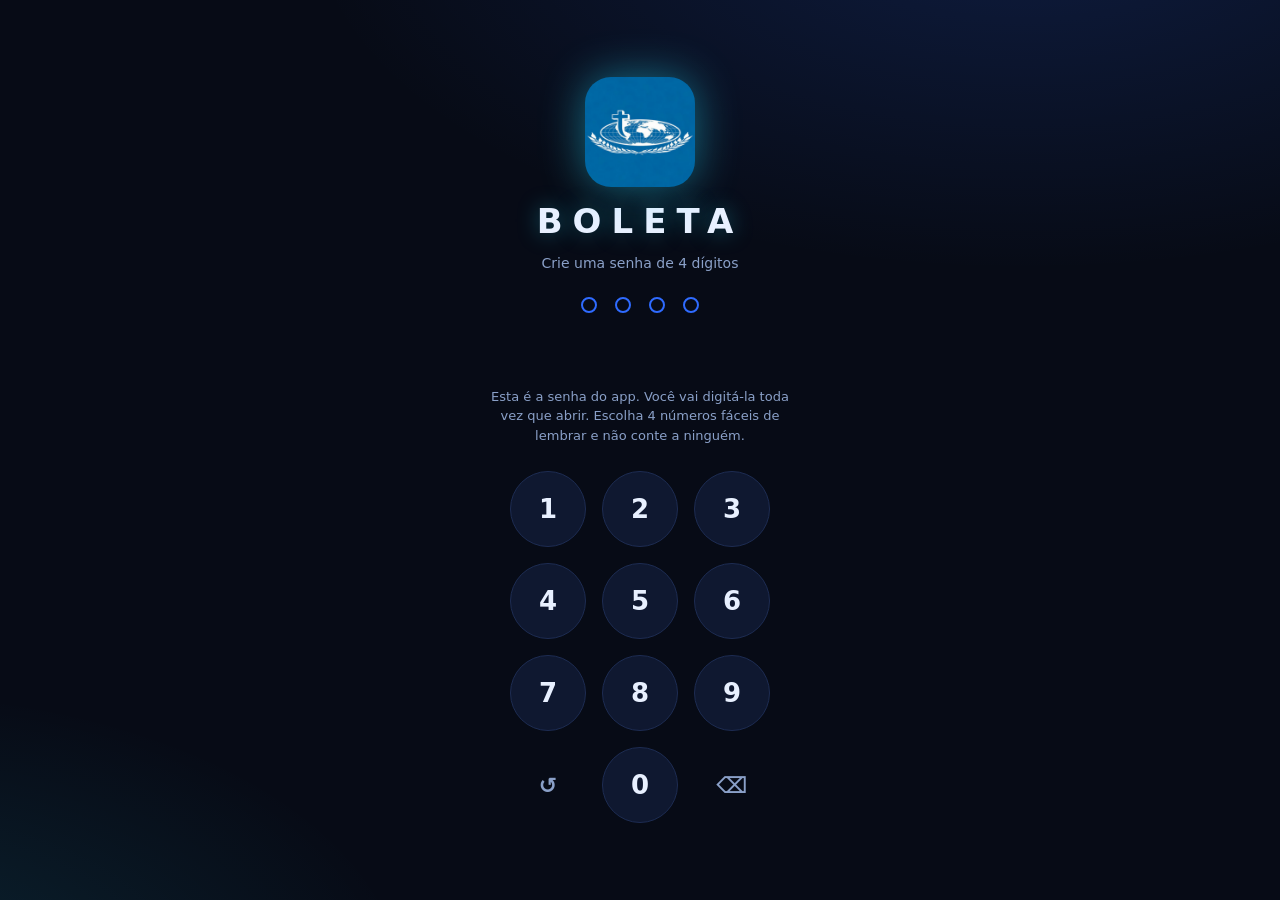
==== commit c69c61b1: "PIN: instrucao clara ao criar a senha de 4 digitos no 1o acesso (linguagem para leigos, PIN->senha n" ====
--- a/index.html
+++ b/index.html
@@ -4,10 +4,15 @@
   <meta charset="UTF-8" />
   <meta name="viewport" content="width=device-width, initial-scale=1.0, viewport-fit=cover" />
   <meta name="theme-color" content="#070b16" />
-  <title>Boleta · Controle Financeiro</title>
+  <title>Boleta - Controle Financeiro</title>
   <link rel="manifest" href="manifest.webmanifest" />
   <link rel="icon" href="icons/icon-192-2.png" type="image/png" />
   <link rel="apple-touch-icon" href="icons/icon-192-2.png" />
+  <!-- iOS: abrir em tela cheia (standalone) ao Adicionar à Tela de Início pelo Safari -->
+  <meta name="apple-mobile-web-app-capable" content="yes" />
+  <meta name="mobile-web-app-capable" content="yes" />
+  <meta name="apple-mobile-web-app-status-bar-style" content="black" />
+  <meta name="apple-mobile-web-app-title" content="Boleta" />
   <link rel="stylesheet" href="css/styles.css" />
 </head>
 <body>
@@ -23,6 +28,7 @@
       <span></span><span></span><span></span><span></span>
     </div>
     <p class="pin-error" id="pin-error"></p>
+    <p class="lock__hint" id="lock-hint"></p>
 
     <div class="keypad" id="keypad">
       <button class="key" data-key="1">1</button>
@@ -44,7 +50,7 @@
   <div id="app" class="app hidden">
     <header class="topbar">
       <div class="topbar__brand">
-        <img class="topbar__logo" src="icons/company.png" alt="" />
+        <img class="topbar__logo" src="icons/icon-512-2.png" alt="" />
         <div class="topbar__titles">
           <span class="topbar__name">Boleta</span>
           <span class="topbar__unit" id="topbar-unit"></span>
@@ -188,11 +194,21 @@
           <h2 class="section-title section-title--flush">Sobre</h2>
           <p class="view-intro" style="margin:0">
             <b>Boleta</b> · controle financeiro<br>
-            Criado e desenvolvido por <b>Pr. Vinícius Galhardo</b>, com o intuito de ajudar
+            Criado e desenvolvido por <b>Pr. Vinicius Galhardo</b>, com o intuito de ajudar
             os colegas ministeriais na organização pessoal.<br><br>
-            Encontrou algum erro ou bug? Fale com o desenvolvedor:<br>
-            <a class="about-link" href="https://wa.me/5511932955199?text=Ol%C3%A1!%20Encontrei%20um%20erro%20no%20Boleta%3A%20"
-              target="_blank" rel="noopener">📲 WhatsApp (11) 93295-5199</a><br><br>
+            Encontrou algum erro ou bug, ou tem alguma sugestão? Clica no botão abaixo:
+          </p>
+          <div class="about-arrow" aria-hidden="true">↓</div>
+          <a class="about-cta" href="https://wa.me/5511932955199?text=Ol%C3%A1!%20Sobre%20o%20Boleta%3A%20"
+            target="_blank" rel="noopener">
+            <span class="about-cta__ic">📲</span>
+            <span class="about-cta__tx">
+              <b>Falar com o desenvolvedor</b>
+              <small>WhatsApp (11) 93295-5199 · mensagem pronta</small>
+            </span>
+            <span class="about-cta__go">›</span>
+          </a>
+          <p class="view-intro" style="margin:12px 0 0">
             Todos os dados ficam só neste aparelho. Faça backups na aba Histórico.
           </p>
         </div>
--- a/css/styles.css
+++ b/css/styles.css
@@ -72,6 +72,9 @@
 }
 .pin-dots span.filled { background: var(--neon); box-shadow: var(--glow); border-color: var(--neon); }
 .pin-error { color: var(--neg); font-size: 13px; min-height: 18px; }
+.lock__hint { color: var(--text-dim); font-size: 13px; line-height: 1.5;
+  max-width: 300px; margin: 4px auto 0; text-align: center; }
+.lock__hint:empty { display: none; }
 .lock.shake { animation: shake .4s; }
 @keyframes shake { 0%,100%{transform:translateX(0)} 20%,60%{transform:translateX(-9px)} 40%,80%{transform:translateX(9px)} }
 
@@ -123,6 +126,8 @@
   background: var(--surface); border: 1px solid var(--line); color: var(--text);
   font-weight: 600; font-size: 13.5px; text-transform: capitalize;
 }
+.month-nav__label::after { content: ' ▾'; color: var(--neon); font-size: 11px; }
+.month-nav__label:active { box-shadow: var(--glow); }
 .icon-btn { width: 36px; height: 36px; border-radius: 10px; background: var(--surface);
   border: 1px solid var(--line); font-size: 15px; }
 
@@ -187,6 +192,22 @@
 .in-field__label { flex: 1; font-size: 13.5px; color: var(--text-dim); display: flex; align-items: center; gap: 8px; }
 .in-field__label b { color: var(--text); font-weight: 600; }
 
+/* categoria com 2 formas de recebimento (espécie / outros) */
+.in-cat { margin-top: 14px; }
+.in-cat__head { display: flex; align-items: center; gap: 8px; font-size: 13.5px;
+  color: var(--text); font-weight: 600; margin-bottom: 8px; }
+.in-pair { display: flex; gap: 10px; }
+.in-mini { flex: 1; min-width: 0; display: flex; flex-direction: column; gap: 5px; }
+.in-mini__lab { font-size: 12px; color: var(--text-dim); display: flex;
+  align-items: center; gap: 6px; white-space: nowrap; }
+.in-mini .input--money { max-width: none; width: 100%; }
+.pay-syms { font-size: 11px; color: var(--text-faint); letter-spacing: .3px; }
+.bd-methods { display: flex; align-items: center; gap: 8px; flex-wrap: wrap;
+  margin-top: 10px; padding-top: 10px; border-top: 1px dashed var(--line);
+  font-size: 12.5px; color: var(--text-dim); }
+.bd-methods b { color: var(--text); font-weight: 700; }
+.bd-methods__sep { color: var(--text-faint); }
+
 /* ====================== DESPESAS ====================== */
 .panel { border-radius: var(--radius); background: var(--bg-2); border: 1px solid var(--line);
   padding: 16px; margin-bottom: 16px; }
@@ -221,6 +242,19 @@
 .setting-row__sub { font-size: 12px; color: var(--text-faint); margin-top: 2px; }
 .about-link { display: inline-block; margin-top: 4px; color: var(--neon); font-weight: 700;
   text-decoration: none; border-bottom: 1px solid rgba(40, 224, 255, .4); padding-bottom: 1px; }
+.about-arrow { text-align: center; color: var(--neon); font-size: 26px; line-height: 1;
+  margin: 8px 0 2px; text-shadow: var(--glow); animation: arrowBounce 1.2s ease-in-out infinite; }
+@keyframes arrowBounce { 0%,100% { transform: translateY(0); opacity: .7 } 50% { transform: translateY(5px); opacity: 1 } }
+.about-cta { display: flex; align-items: center; gap: 12px;
+  margin-top: 6px; padding: 13px 14px; border-radius: var(--radius-sm);
+  background: var(--surface-2); border: 1px solid var(--neon); box-shadow: var(--glow);
+  text-decoration: none; color: var(--text); -webkit-tap-highlight-color: transparent; }
+.about-cta:active { transform: scale(.99); filter: brightness(1.08); }
+.about-cta__ic { font-size: 22px; line-height: 1; }
+.about-cta__tx { display: flex; flex-direction: column; line-height: 1.25; flex: 1; min-width: 0; }
+.about-cta__tx b { color: var(--neon); font-size: 15px; }
+.about-cta__tx small { color: var(--text-faint); font-size: 11.5px; margin-top: 1px; }
+.about-cta__go { color: var(--neon); font-size: 22px; font-weight: 700; }
 
 /* overlay de troca de PIN (reaproveita .keypad e .pin-dots) */
 .pin-overlay {
@@ -283,7 +317,9 @@
 
 /* mini-gráfico anual (12 barras, base no zero) */
 .ychart { display: flex; align-items: stretch; gap: 4px; height: 104px;
-  margin: 16px 0 4px; position: relative; }
+  margin: 16px 0 4px; position: relative;
+  touch-action: pan-y;            /* arrasto horizontal seleciona; vertical ainda rola a página */
+  -webkit-user-select: none; user-select: none; -webkit-tap-highlight-color: transparent; }
 .ychart__col { flex: 1; min-width: 0; display: flex; flex-direction: column; }
 .ychart__half { flex: 1; display: flex; justify-content: center; }
 .ychart__half--pos { align-items: flex-end; border-bottom: 1.5px solid var(--line); }
@@ -398,6 +434,20 @@
 .picker-item__tag { font-size: 10.5px; font-weight: 700; text-transform: uppercase;
   letter-spacing: .5px; color: var(--bg); background: var(--neon); padding: 2px 7px; border-radius: 999px; }
 
+/* seletor de mês/ano */
+.mpick__yr { display: flex; align-items: center; justify-content: center; gap: 18px; margin-bottom: 16px; }
+.mpick__yrbtn { width: 38px; height: 38px; border-radius: 10px; background: var(--surface-2);
+  border: 1px solid var(--line); color: var(--neon); font-size: 20px; line-height: 1; }
+.mpick__yrbtn:active { box-shadow: var(--glow); }
+.mpick__yrlabel { font-size: 19px; font-weight: 800; min-width: 70px; text-align: center; }
+.mpick__grid { display: grid; grid-template-columns: repeat(3, 1fr); gap: 10px; }
+.mpick__m { position: relative; padding: 15px 0; border-radius: var(--radius-sm);
+  background: var(--surface-2); border: 1px solid var(--line); color: var(--text);
+  font-size: 14.5px; font-weight: 600; }
+.mpick__m.is-sel { border-color: var(--neon); box-shadow: var(--glow); color: var(--neon); }
+.mpick__dot { position: absolute; top: 9px; right: 11px; width: 6px; height: 6px;
+  border-radius: 50%; background: var(--pos); }
+
 /* ====================== ASSISTENTE GUIADO (wizard) ====================== */
 .wiz-start { margin-top: 0; margin-bottom: 14px; }
 .wizard {
@@ -432,6 +482,13 @@
 .wiz-money { display: flex; align-items: center; gap: 8px; justify-content: center; }
 .wiz-money > span { font-size: 22px; color: var(--text-dim); font-weight: 600; }
 .wiz-input { font-size: 28px; text-align: center; max-width: 190px; font-weight: 700; }
+.wiz-pair { display: flex; flex-direction: column; gap: 18px; }
+.wiz-mini { display: flex; flex-direction: column; gap: 8px; align-items: center; }
+.wiz-mini__lab { font-size: 14px; color: var(--text-dim); display: flex;
+  align-items: center; gap: 6px; }
+.wiz-input--sm { font-size: 24px; max-width: 160px; }
+.wiz-srow--sub { border: 0; padding: 0; margin-top: -8px; }
+.wiz-srow--sub span { font-size: 12px; color: var(--text-faint); }
 .wiz-summary { display: flex; flex-direction: column; gap: 10px; }
 .wiz-srow { display: flex; justify-content: space-between; align-items: center;
   padding: 13px 15px; border-radius: var(--radius-sm); background: var(--surface-2); border: 1px solid var(--line); }
